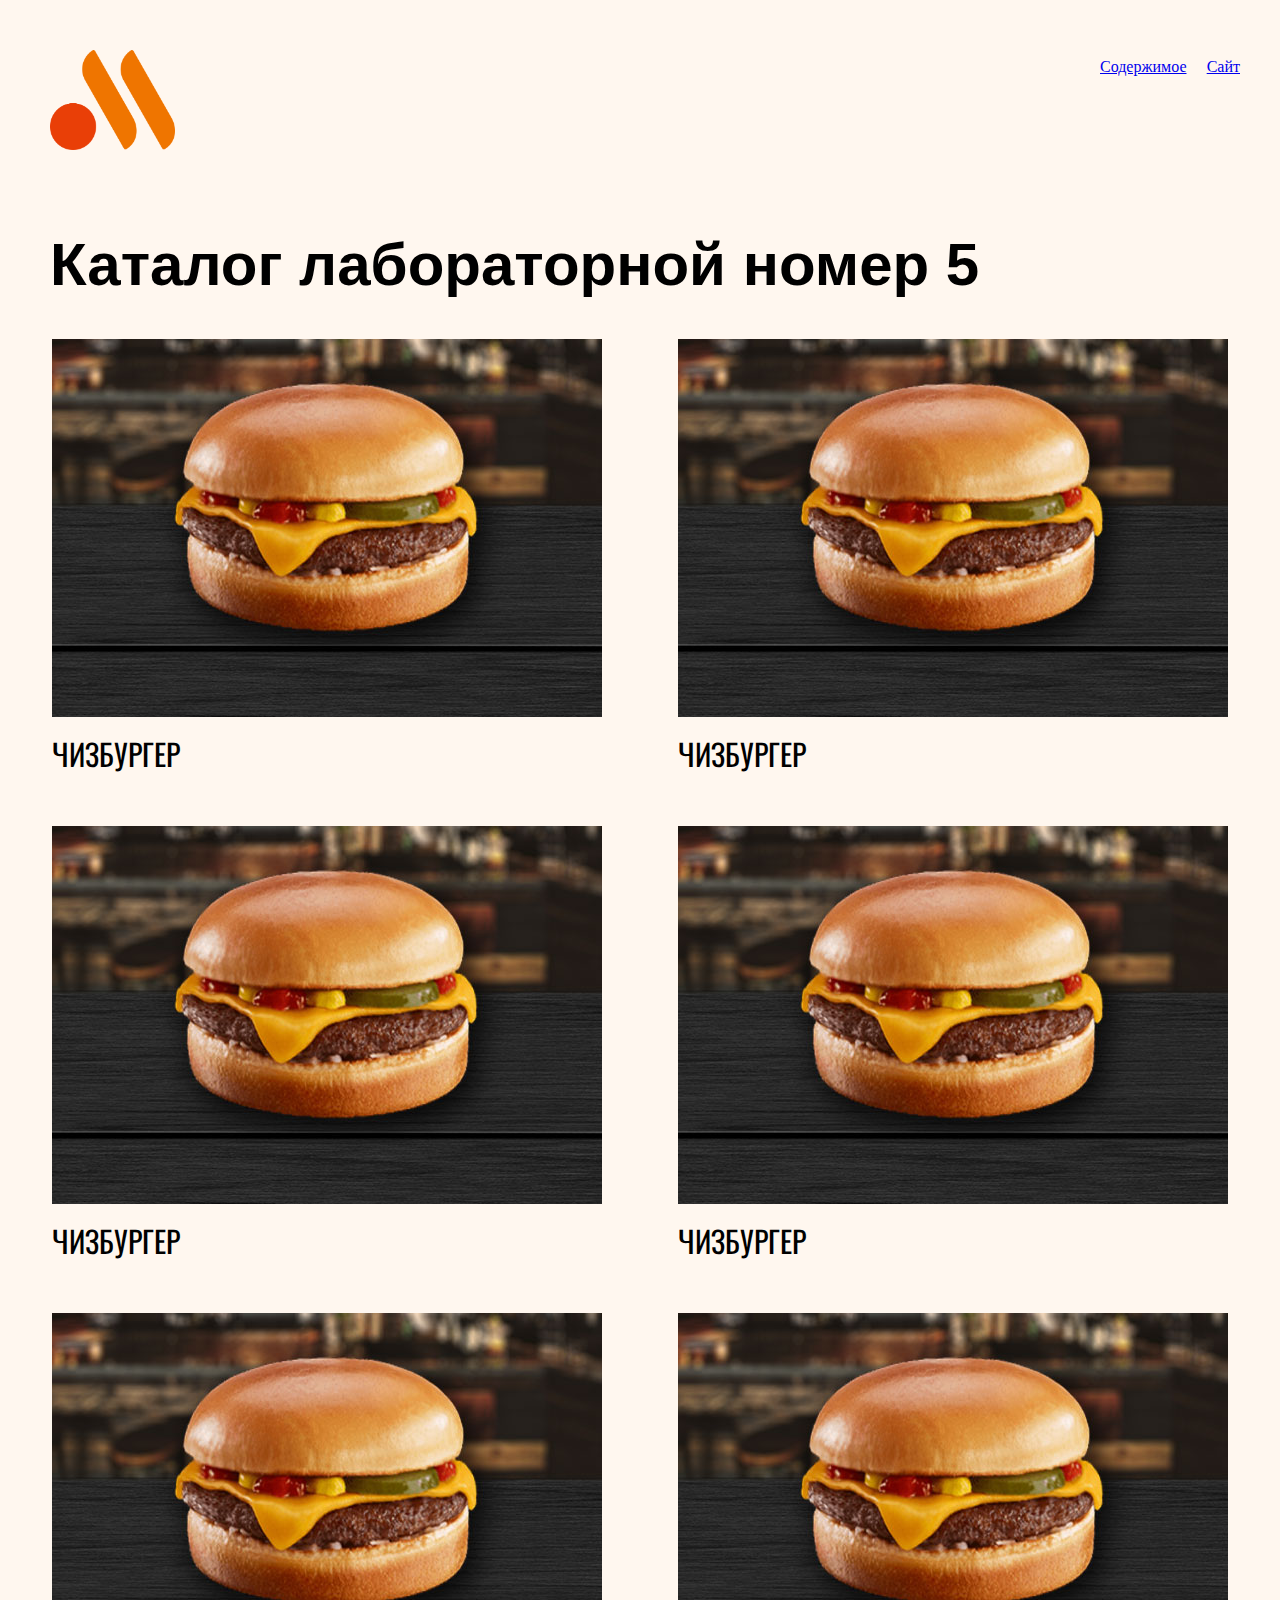
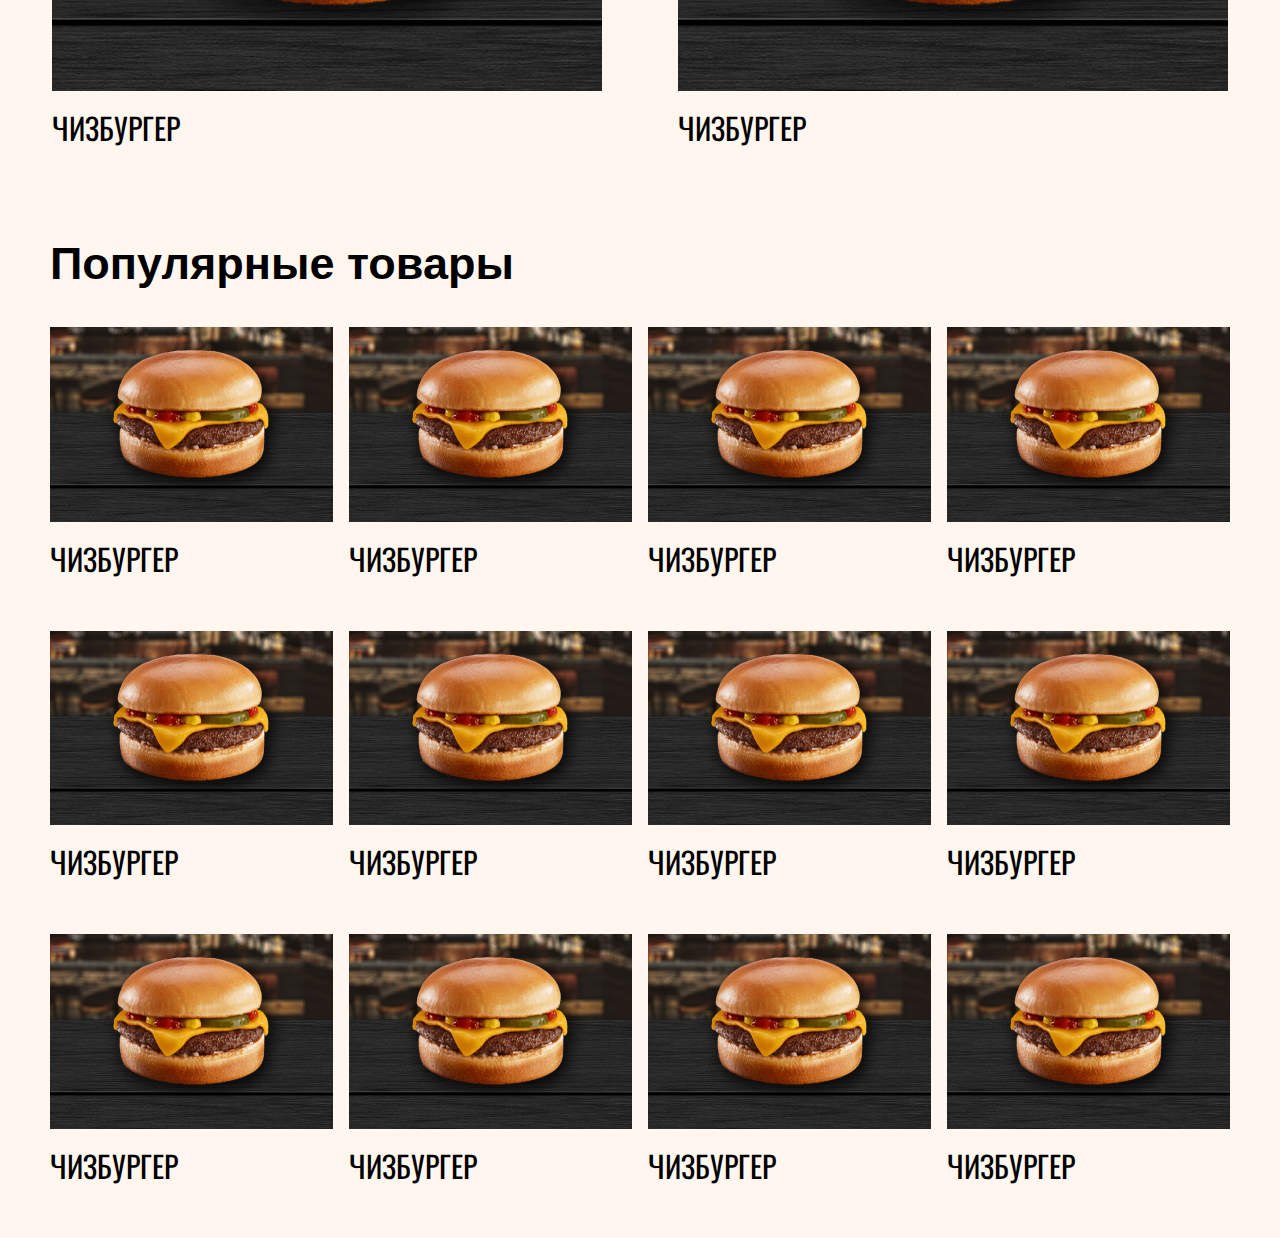
==== labs/Lab_05_HTML_CSS/solution/index.html @ 6e8c95a1 "as" ====
<!DOCTYPE html>
<html lang="ru">
<head>
    <link rel="preconnect" href="https://fonts.googleapis.com">
    <link rel="preconnect" href="https://fonts.gstatic.com" crossorigin>
    <link href="https://fonts.googleapis.com/css2?family=Oswald:wght@200&display=swap" rel="stylesheet">
    <meta charset='utf-8'>
    <meta http-equiv='X-UA-Compatible' content='IE=edge'>
    <title>Лабораторная номер №5</title>
    <meta name='viewport' content='width=device-width, initial-scale=1'>
    <link rel='stylesheet' type='text/css' media='screen' href='main.css'>
    <link rel="stylesheet" href="main.css">
    <meta name="viewport" content="width=device-width, initial-scale=1">
    <script src="script.js"></script>

</head>
<body>
    <header>
        <div id="head">
            <img id="logo" src="img/logo.png" alt="HEHE">
        </div>
        <nav>
            <a href="#body">Содержимое</a>
            <a href="https://vkusnoitochka.ru/">Сайт</a>
        </nav>
    </header>
    <div id="promo">    
        <h1>Каталог лабораторной номер 5</h1>
    </div>
    <div class="main-catalog">
        <div class="item">
            <img src="img/chesse.png" alt="cheese" class="image">
            <p>Чизбургер</p>
        </div>
        <div class="item">
            <img src="img/chesse.png" alt="cheese" class="image">
            <p>Чизбургер</p>
        </div>
        <div class="item">
            <img src="img/chesse.png" alt="cheese" class="image">
            <p>Чизбургер</p>
        </div>
        <div class="item">
            <img src="img/chesse.png" alt="cheese" class="image">
            <p>Чизбургер</p>
        </div>
        <div class="item">
            <img src="img/chesse.png" alt="cheese" class="image">
            <p>Чизбургер</p></div>
        <div class="item">
            <img src="img/chesse.png" alt="cheese" class="image">
            <p>Чизбургер</p>
        </div>
    </div>
    <div id="promo">
        <h2>Популярные товары</h2>
    </div>
    <div class="promo-catalog">

        <div class="item">
            <img src="img/chesse.png" alt="cheese" class="image">
            <p>Чизбургер</p>
        </div>
        <div class="item">
            <img src="img/chesse.png" alt="cheese" class="image">
            <p>Чизбургер</p>
        </div>
        <div class="item">
            <img src="img/chesse.png" alt="cheese" class="image">
            <p>Чизбургер</p>
        </div>
        <div class="item">
            <img src="img/chesse.png" alt="cheese" class="image">
            <p>Чизбургер</p>
        </div>
        <div class="item">
            <img src="img/chesse.png" alt="cheese" class="image">
            <p>Чизбургер</p>
        </div>
        <div class="item">
            <img src="img/chesse.png" alt="cheese" class="image">
            <p>Чизбургер</p>
        </div>
        <div class="item">
            <img src="img/chesse.png" alt="cheese" class="image">
            <p>Чизбургер</p>
        </div>
        <div class="item">
            <img src="img/chesse.png" alt="cheese" class="image">
            <p>Чизбургер</p>
        </div>
        <div class="item">
            <img src="img/chesse.png" alt="cheese" class="image">
            <p>Чизбургер</p>
        </div>
        <div class="item">
            <img src="img/chesse.png" alt="cheese" class="image">
            <p>Чизбургер</p>
        </div>
        <div class="item">
            <img src="img/chesse.png" alt="cheese" class="image">
            <p>Чизбургер</p>
        </div>
        <div class="item">
            <img src="img/chesse.png" alt="cheese" class="image">
            <p>Чизбургер</p>
        </div>
    </div>
</body>
</html>
---- labs/Lab_05_HTML_CSS/solution/main.css ----
html, body{
    height: 100%;
    padding: 0;
    margin: 0;
    background-color: #FFF7EF;
}

nav{
    margin: 12px;
}

p{
    margin: 0;
}

a:hover{
    text-decoration: none;
}

#promo{
    text-align: center;
}

#head{
    height: 110px;
    text-align: center;
    margin: 15px;
    padding: 10px;
}

#logo{
    height: 100px;
    width: 125px;
}

h1, h2{
    font-family: sans-serif;
}

.item{
    margin-bottom: 10px;
    text-align: left;
    font-size: 25px;
    text-transform: uppercase;
    font-family: 'Oswald', sans-serif;
}

.item:hover .image{
    opacity: 0.6;
    transition: 0.9s;
}

.image{
    width: 100%;
    height: 100%;
    margin-bottom: 0px;
    margin-top: 0px;
    object-fit: cover;
}

.main-catalog{
    text-align: center;
    align-items: center;
    padding-left: 12px;
    padding-right: 12px;
    margin-top: 20px;
    margin-bottom: 20px;
}

.promo-catalog{
    align-items: center;
    padding-left: 12px;
    padding-right: 12px;
    columns: 2 auto;
}

@media (min-width: 1280px) {
    #promo{
        text-align: left;
        margin-left: 50px;
        font-size: 30px;
    }

    .main-catalog{
        display: flex;
        flex-wrap: wrap;
        justify-content: space-between;
        margin-left: 40px;
        margin-right: 40px;
    }

    .promo-catalog{
        align-items: center;
        padding-left: 10px;
        padding-right: 10px;
        columns: 4 auto;
        margin-left: 40px;
        margin-right: 40px;
    }

    .item{
        margin-bottom: 50px;
        text-align: left;
        font-size: 30px;
        text-transform: uppercase;
        font-family: 'Oswald', sans-serif;
    }

    .image{
        margin-bottom: 5px;
    }

    header{
        display: flex;
        flex-wrap: wrap;
        justify-content: space-between;
    }

    #head{
        height: 110px;
        text-align: left;
        margin: 40px;
        margin-bottom: 20px;
        padding: 10px;
    }

    nav{
        display: flex;
        margin-left: 40px;
        margin-right: 40px;
        height: 110px;
        width: 140px;
        text-align: center;
        align-items: center;
        justify-content: center;
        justify-content: space-between;
    }

}
---- labs/Lab_05_HTML_CSS/solution/main.css ----
html, body{
    height: 100%;
    padding: 0;
    margin: 0;
    background-color: #FFF7EF;
}

nav{
    margin: 12px;
}

p{
    margin: 0;
}

a:hover{
    text-decoration: none;
}

#promo{
    text-align: center;
}

#head{
    height: 110px;
    text-align: center;
    margin: 15px;
    padding: 10px;
}

#logo{
    height: 100px;
    width: 125px;
}

h1, h2{
    font-family: sans-serif;
}

.item{
    margin-bottom: 10px;
    text-align: left;
    font-size: 25px;
    text-transform: uppercase;
    font-family: 'Oswald', sans-serif;
}

.item:hover .image{
    opacity: 0.6;
    transition: 0.9s;
}

.image{
    width: 100%;
    height: 100%;
    margin-bottom: 0px;
    margin-top: 0px;
    object-fit: cover;
}

.main-catalog{
    text-align: center;
    align-items: center;
    padding-left: 12px;
    padding-right: 12px;
    margin-top: 20px;
    margin-bottom: 20px;
}

.promo-catalog{
    align-items: center;
    padding-left: 12px;
    padding-right: 12px;
    columns: 2 auto;
}

@media (min-width: 1280px) {
    #promo{
        text-align: left;
        margin-left: 50px;
        font-size: 30px;
    }

    .main-catalog{
        display: flex;
        flex-wrap: wrap;
        justify-content: space-between;
        margin-left: 40px;
        margin-right: 40px;
    }

    .promo-catalog{
        align-items: center;
        padding-left: 10px;
        padding-right: 10px;
        columns: 4 auto;
        margin-left: 40px;
        margin-right: 40px;
    }

    .item{
        margin-bottom: 50px;
        text-align: left;
        font-size: 30px;
        text-transform: uppercase;
        font-family: 'Oswald', sans-serif;
    }

    .image{
        margin-bottom: 5px;
    }

    header{
        display: flex;
        flex-wrap: wrap;
        justify-content: space-between;
    }

    #head{
        height: 110px;
        text-align: left;
        margin: 40px;
        margin-bottom: 20px;
        padding: 10px;
    }

    nav{
        display: flex;
        margin-left: 40px;
        margin-right: 40px;
        height: 110px;
        width: 140px;
        text-align: center;
        align-items: center;
        justify-content: center;
        justify-content: space-between;
    }

}
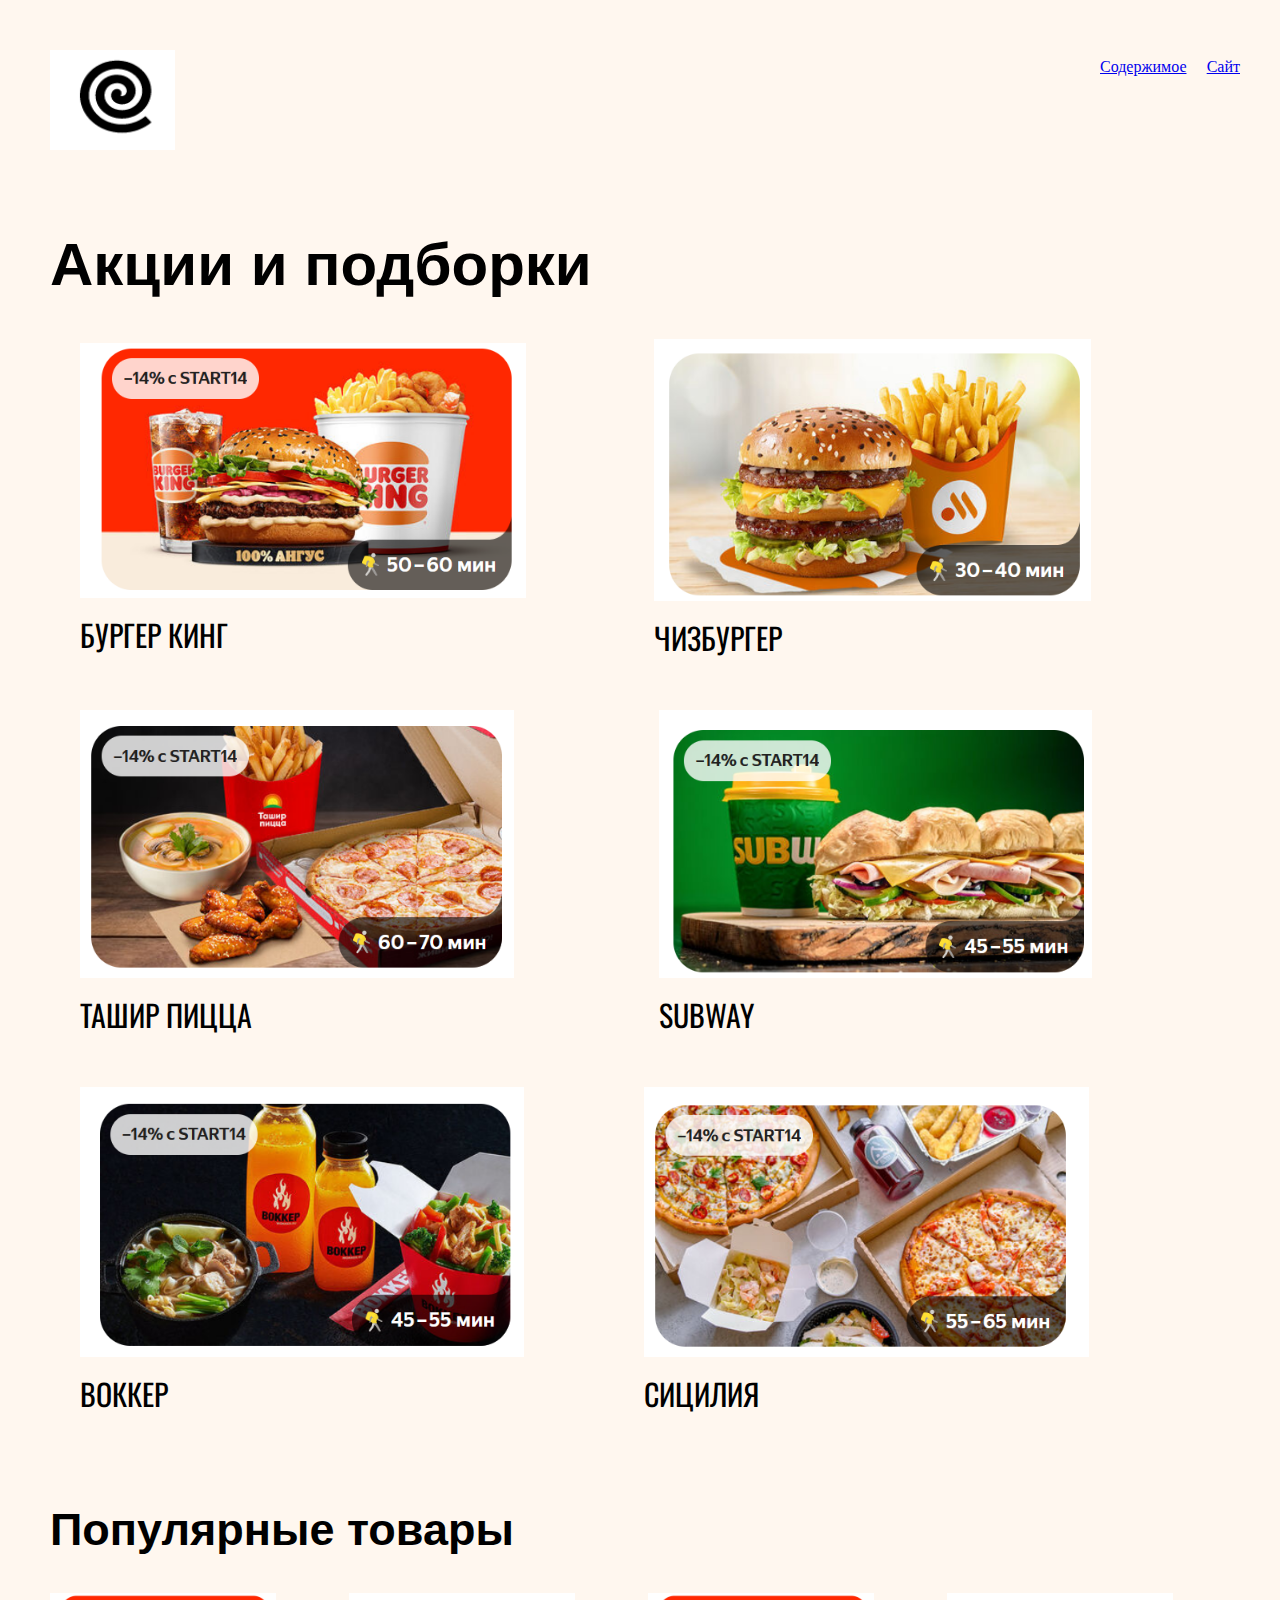
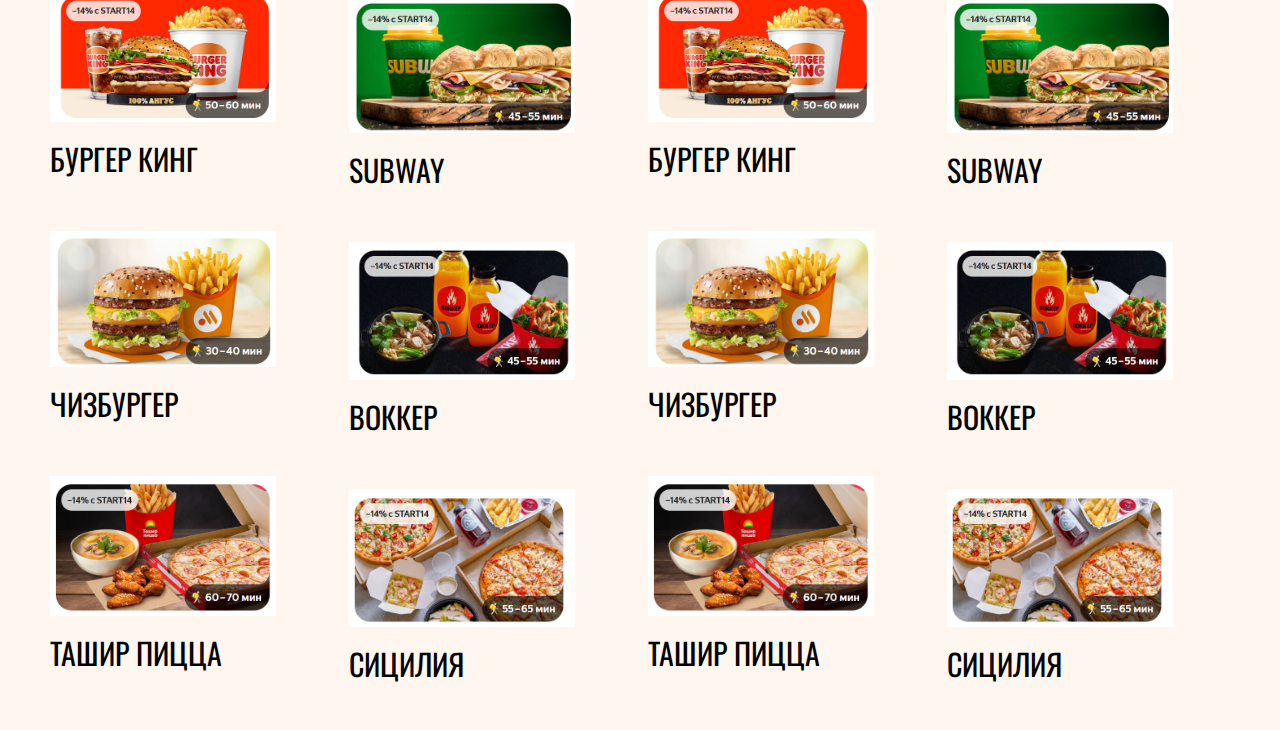
==== commit e673e58f: "zx" ====
--- a/labs/Lab_05_HTML_CSS/solution/index.html
+++ b/labs/Lab_05_HTML_CSS/solution/index.html
@@ -21,35 +21,35 @@
         </div>
         <nav>
             <a href="#body">Содержимое</a>
-            <a href="https://vkusnoitochka.ru/">Сайт</a>
+            <a href="https://eda.yandex.ru/">Сайт</a>
         </nav>
     </header>
     <div id="promo">    
-        <h1>Каталог лабораторной номер 5</h1>
+        <h1>Акции и подборки</h1>
     </div>
     <div class="main-catalog">
         <div class="item">
-            <img src="img/chesse.png" alt="cheese" class="image">
+            <img src="img/burger.png" alt="burger" class="image">
+            <p>Бургер Кинг</p>
+        </div>
+        <div class="item">
+            <img src="img/vkus.png" alt="vkus" class="image">
             <p>Чизбургер</p>
         </div>
         <div class="item">
-            <img src="img/chesse.png" alt="cheese" class="image">
-            <p>Чизбургер</p>
+            <img src="img/tashir.png" alt="tashir" class="image">
+            <p>Ташир пицца</p>
         </div>
         <div class="item">
-            <img src="img/chesse.png" alt="cheese" class="image">
-            <p>Чизбургер</p>
+            <img src="img/subway.png" alt="subway" class="image">
+            <p>Subway</p>
         </div>
         <div class="item">
-            <img src="img/chesse.png" alt="cheese" class="image">
-            <p>Чизбургер</p>
-        </div>
+            <img src="img/vokker.png" alt="vokker" class="image">
+            <p>Воккер</p></div>
         <div class="item">
-            <img src="img/chesse.png" alt="cheese" class="image">
-            <p>Чизбургер</p></div>
-        <div class="item">
-            <img src="img/chesse.png" alt="cheese" class="image">
-            <p>Чизбургер</p>
+            <img src="img/sic.png" alt="sic" class="image">
+            <p>Сицилия</p>
         </div>
     </div>
     <div id="promo">
@@ -58,52 +58,50 @@
     <div class="promo-catalog">
 
         <div class="item">
-            <img src="img/chesse.png" alt="cheese" class="image">
+            <img src="img/burger.png" alt="burger" class="image">
+            <p>Бургер Кинг</p>
+        </div>
+        <div class="item">
+            <img src="img/vkus.png" alt="vkus" class="image">
             <p>Чизбургер</p>
         </div>
         <div class="item">
-            <img src="img/chesse.png" alt="cheese" class="image">
+            <img src="img/tashir.png" alt="tashir" class="image">
+            <p>Ташир пицца</p>
+        </div>
+        <div class="item">
+            <img src="img/subway.png" alt="subway" class="image">
+            <p>Subway</p>
+        </div>
+        <div class="item">
+            <img src="img/vokker.png" alt="vokker" class="image">
+            <p>Воккер</p></div>
+        <div class="item">
+            <img src="img/sic.png" alt="sic" class="image">
+            <p>Сицилия</p>
+        </div>
+        <div class="item">
+            <img src="img/burger.png" alt="burger" class="image">
+            <p>Бургер Кинг</p>
+        </div>
+        <div class="item">
+            <img src="img/vkus.png" alt="vkus" class="image">
             <p>Чизбургер</p>
         </div>
         <div class="item">
-            <img src="img/chesse.png" alt="cheese" class="image">
-            <p>Чизбургер</p>
+            <img src="img/tashir.png" alt="tashir" class="image">
+            <p>Ташир пицца</p>
         </div>
         <div class="item">
-            <img src="img/chesse.png" alt="cheese" class="image">
-            <p>Чизбургер</p>
+            <img src="img/subway.png" alt="subway" class="image">
+            <p>Subway</p>
         </div>
         <div class="item">
-            <img src="img/chesse.png" alt="cheese" class="image">
-            <p>Чизбургер</p>
-        </div>
+            <img src="img/vokker.png" alt="vokker" class="image">
+            <p>Воккер</p></div>
         <div class="item">
-            <img src="img/chesse.png" alt="cheese" class="image">
-            <p>Чизбургер</p>
-        </div>
-        <div class="item">
-            <img src="img/chesse.png" alt="cheese" class="image">
-            <p>Чизбургер</p>
-        </div>
-        <div class="item">
-            <img src="img/chesse.png" alt="cheese" class="image">
-            <p>Чизбургер</p>
-        </div>
-        <div class="item">
-            <img src="img/chesse.png" alt="cheese" class="image">
-            <p>Чизбургер</p>
-        </div>
-        <div class="item">
-            <img src="img/chesse.png" alt="cheese" class="image">
-            <p>Чизбургер</p>
-        </div>
-        <div class="item">
-            <img src="img/chesse.png" alt="cheese" class="image">
-            <p>Чизбургер</p>
-        </div>
-        <div class="item">
-            <img src="img/chesse.png" alt="cheese" class="image">
-            <p>Чизбургер</p>
+            <img src="img/sic.png" alt="sic" class="image">
+            <p>Сицилия</p>
         </div>
     </div>
 </body>
--- a/labs/Lab_05_HTML_CSS/solution/main.css
+++ b/labs/Lab_05_HTML_CSS/solution/main.css
@@ -51,8 +51,8 @@
 }
 
 .image{
-    width: 100%;
-    height: 100%;
+    width: 80%;
+    height: 80%;
     margin-bottom: 0px;
     margin-top: 0px;
     object-fit: cover;
@@ -61,8 +61,8 @@
 .main-catalog{
     text-align: center;
     align-items: center;
-    padding-left: 12px;
-    padding-right: 12px;
+    padding-left: 40px;
+    padding-right: 40px;
     margin-top: 20px;
     margin-bottom: 20px;
 }
--- a/labs/Lab_05_HTML_CSS/solution/main.css
+++ b/labs/Lab_05_HTML_CSS/solution/main.css
@@ -51,8 +51,8 @@
 }
 
 .image{
-    width: 100%;
-    height: 100%;
+    width: 80%;
+    height: 80%;
     margin-bottom: 0px;
     margin-top: 0px;
     object-fit: cover;
@@ -61,8 +61,8 @@
 .main-catalog{
     text-align: center;
     align-items: center;
-    padding-left: 12px;
-    padding-right: 12px;
+    padding-left: 40px;
+    padding-right: 40px;
     margin-top: 20px;
     margin-bottom: 20px;
 }
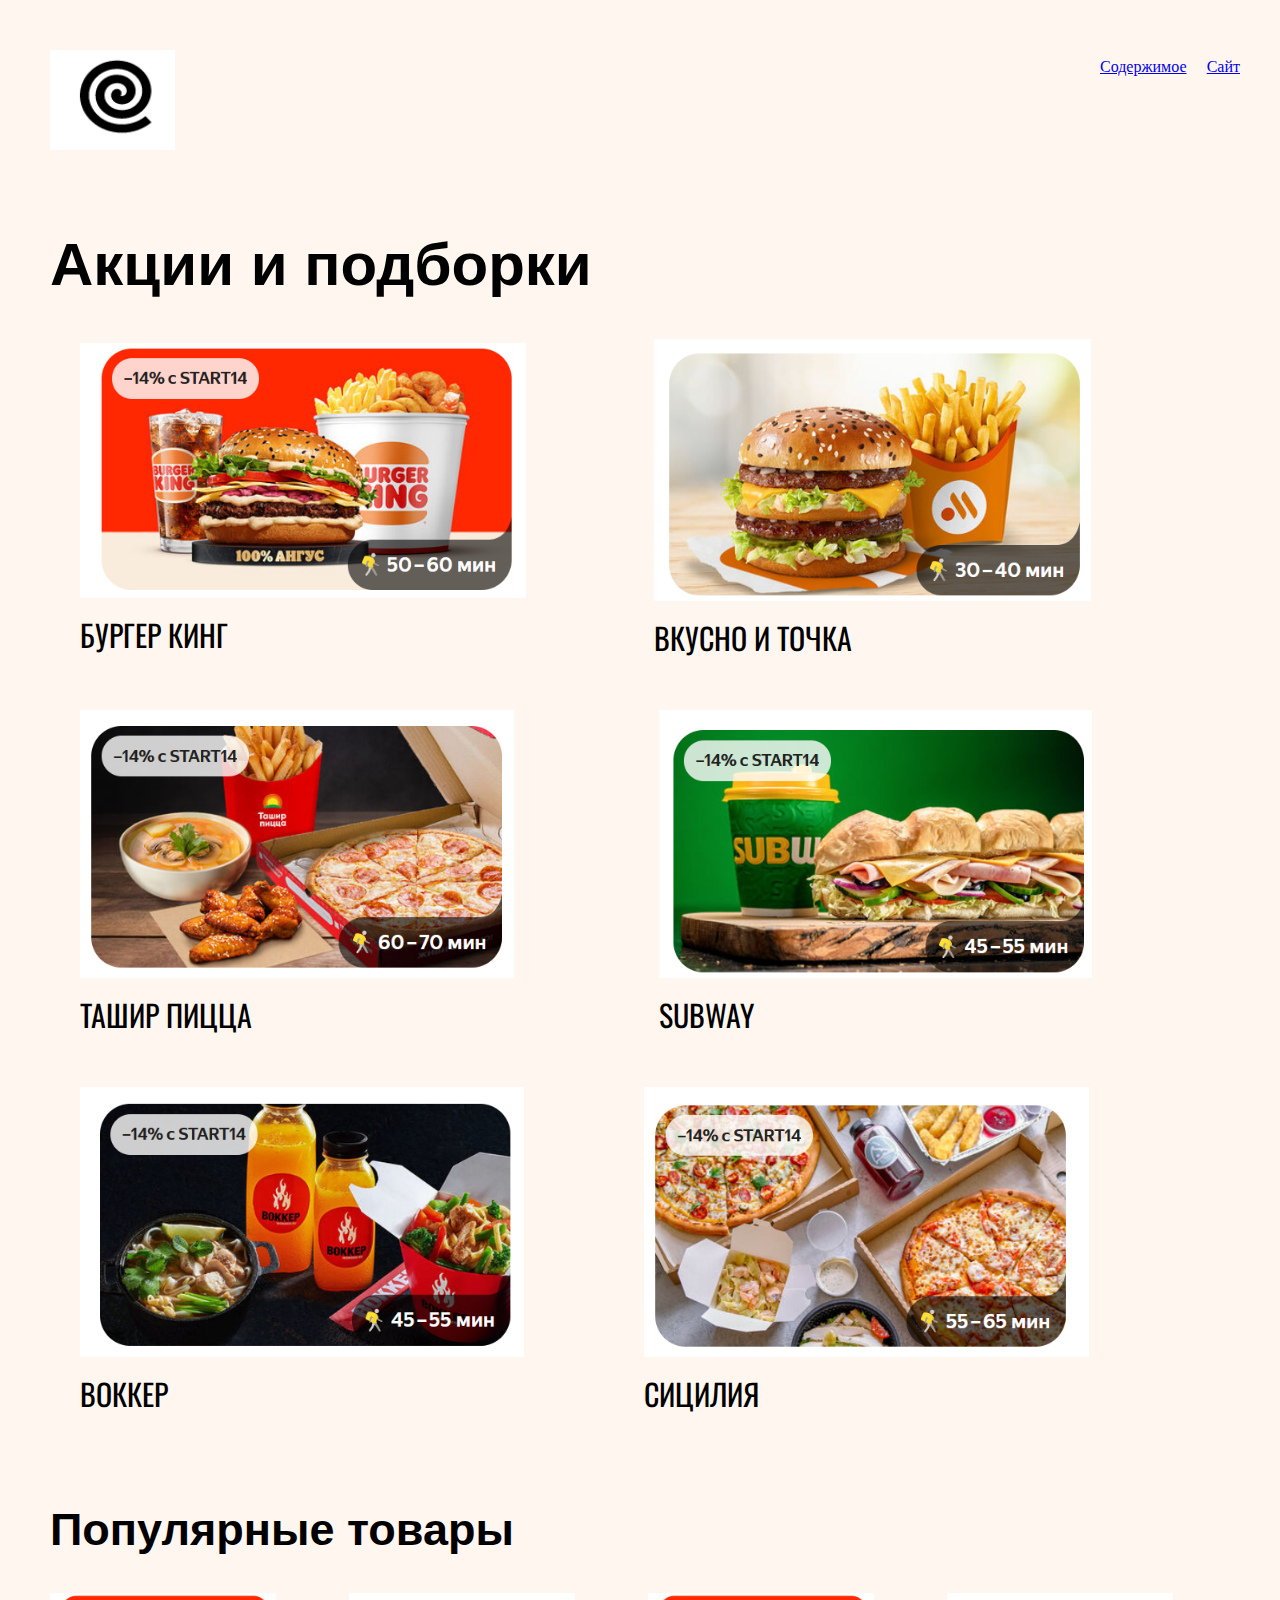
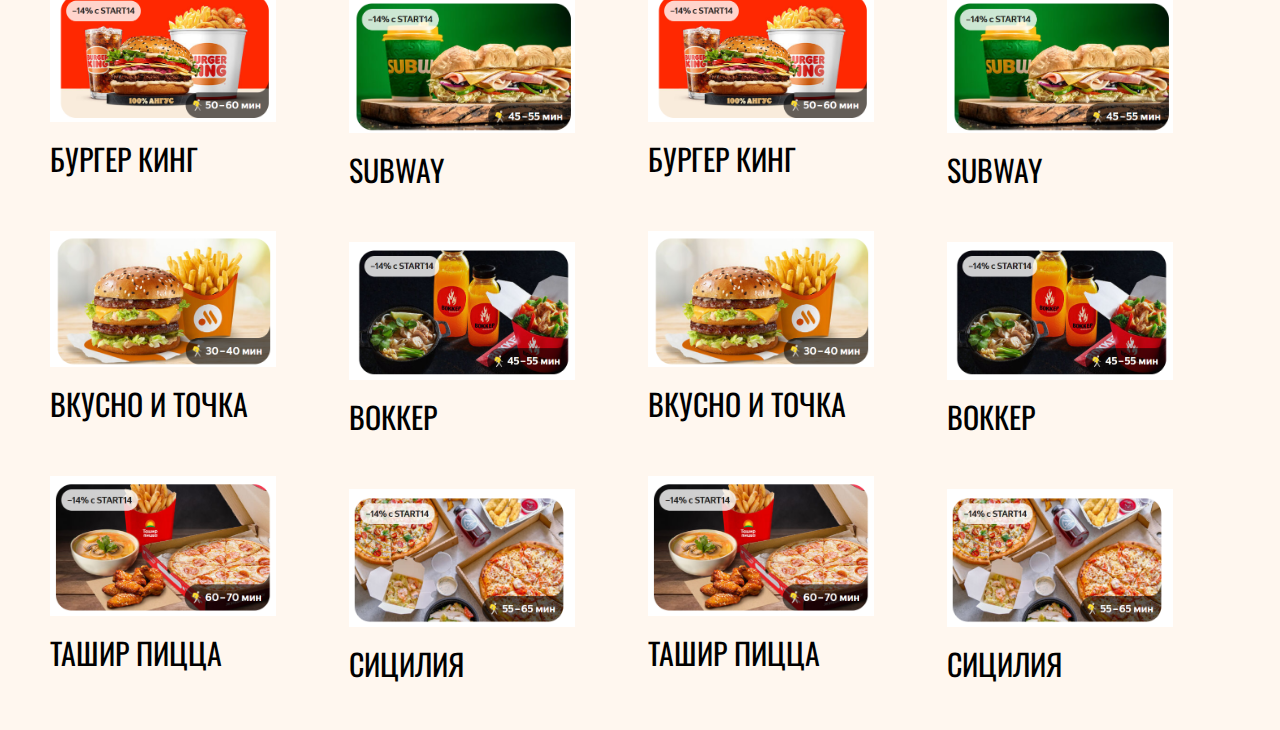
==== commit 1f4748db: "asasd" ====
--- a/labs/Lab_05_HTML_CSS/solution/index.html
+++ b/labs/Lab_05_HTML_CSS/solution/index.html
@@ -34,7 +34,7 @@
         </div>
         <div class="item">
             <img src="img/vkus.png" alt="vkus" class="image">
-            <p>Чизбургер</p>
+            <p>Вкусно и точка</p>
         </div>
         <div class="item">
             <img src="img/tashir.png" alt="tashir" class="image">
@@ -63,7 +63,7 @@
         </div>
         <div class="item">
             <img src="img/vkus.png" alt="vkus" class="image">
-            <p>Чизбургер</p>
+            <p>Вкусно и точка</p>
         </div>
         <div class="item">
             <img src="img/tashir.png" alt="tashir" class="image">
@@ -86,7 +86,7 @@
         </div>
         <div class="item">
             <img src="img/vkus.png" alt="vkus" class="image">
-            <p>Чизбургер</p>
+            <p>Вкусно и точка</p>
         </div>
         <div class="item">
             <img src="img/tashir.png" alt="tashir" class="image">
